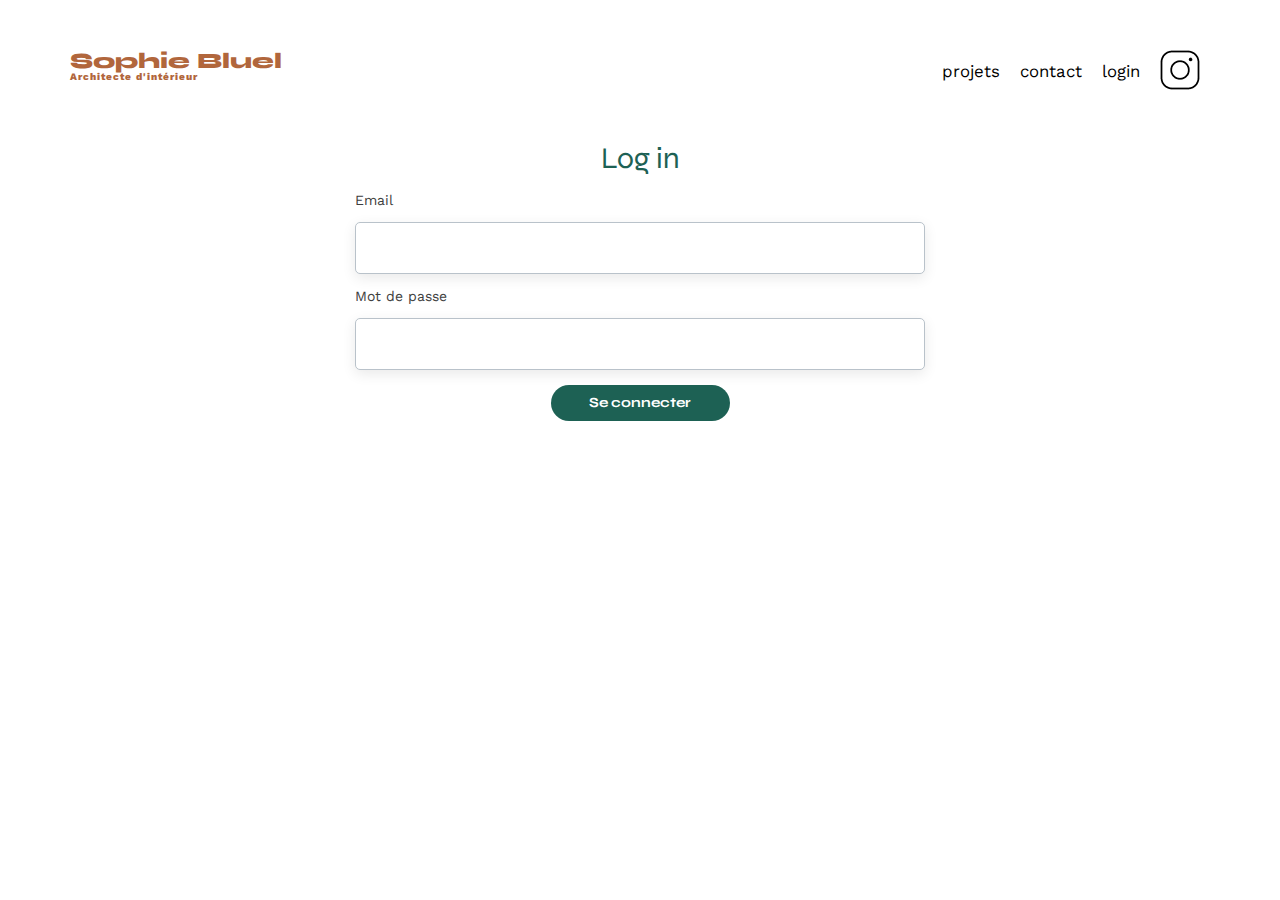
==== FrontEnd/login.html @ 9274e708 "initial commit" ====
<!DOCTYPE html>
<html lang="fr">
<head>
    <meta charset="UTF-8">
    <title>Connexion - Sophie Bluel</title>
    <meta name="viewport" content="width=device-width, initial-scale=1.0">
    <link rel="preconnect" href="https://fonts.googleapis.com">
    <link rel="preconnect" href="https://fonts.gstatic.com" crossorigin>
    <link href="https://fonts.googleapis.com/css2?family=Syne:wght@700;800&family=Work+Sans&display=swap" rel="stylesheet">
    <link rel="stylesheet" href="./assets/main.css">
    
</head>
<body>
    <header>
        <h1>Sophie Bluel <span>Architecte d'intérieur</span></h1>
        <nav>
            <ul>
                <li>projets</li>
                <li>contact</li>
                <li>login</li>
                <li><img src="./assets/icons/instagram.png" alt="Instagram"></li>
            </ul>
        </nav>
    </header>
    <main>
        <section id="login">
            <h2>Log in</h2>
            <form id="login-form">
                <label for="email">Email</label>
                <input type="email" id="email" name="email" required>
                <label for="password">Mot de passe</label>
                <input type="password" id="password" name="password" required>
                <button type="submit">Se connecter</button>
            </form>
            <p id="error-message" style="color: red; display: none; margin-top: 20px ;">Email ou mot de passe incorrect</p>
        </section>
    </main>
    <footer>
        <nav>
            <ul>
                <!--<li>Mentions Légales</li>-->
            </ul>
        </nav>
    </footer>
    <script src="./assets/auth.js"></script>
</body>
</html>
---- FrontEnd/assets/main.css ----
@import url('banner.css');
@import url('edditmodal.css');
@import url('filters.css');
@import url('login.css');
@import url('modal.css');
@import url('style.css');
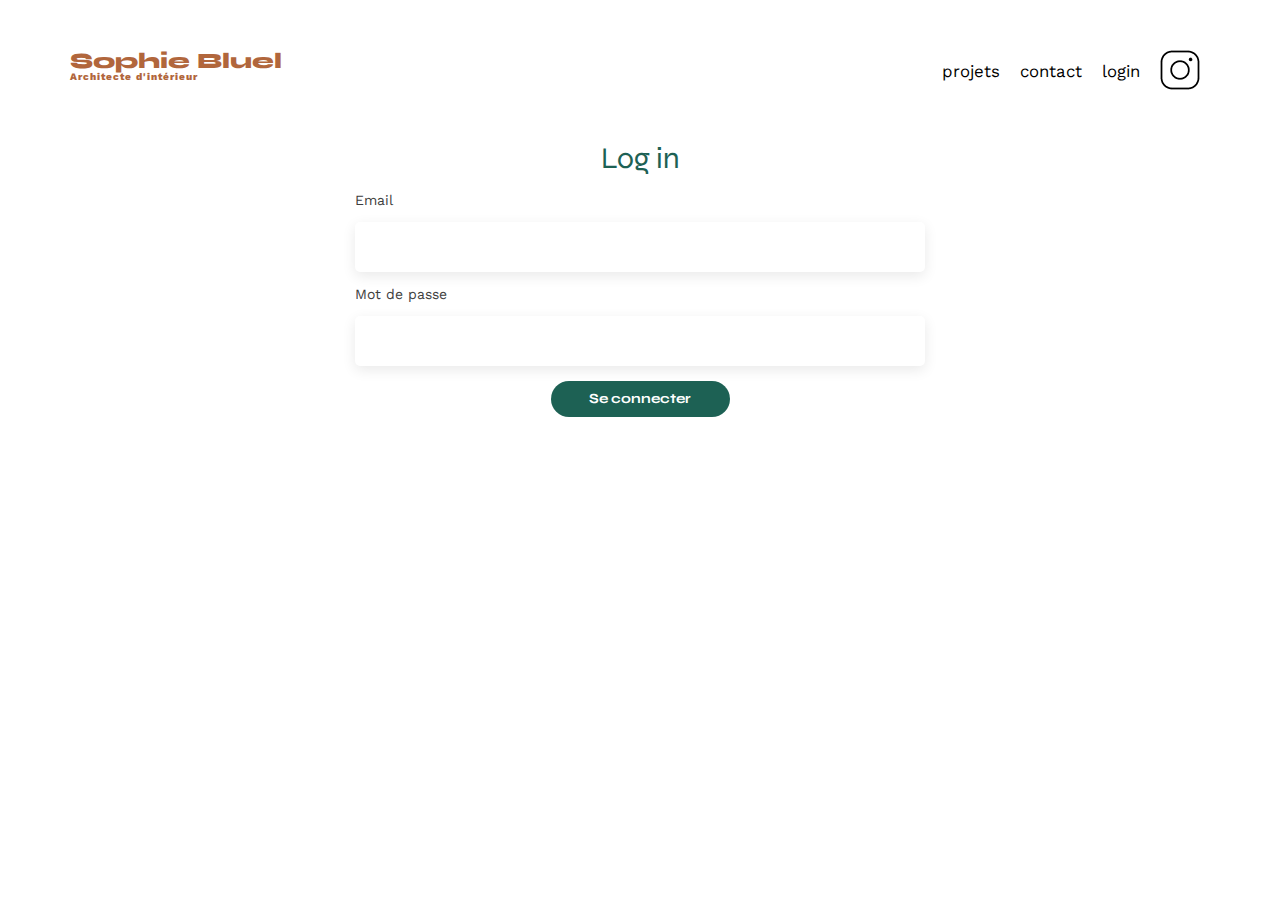
==== commit 9dacd9e9: "ajout de nouveau projec" ====
--- a/FrontEnd/login.html
+++ b/FrontEnd/login.html
@@ -20,6 +20,7 @@
                 <li>login</li>
                 <li><img src="./assets/icons/instagram.png" alt="Instagram"></li>
             </ul>
+        
         </nav>
     </header>
     <main>
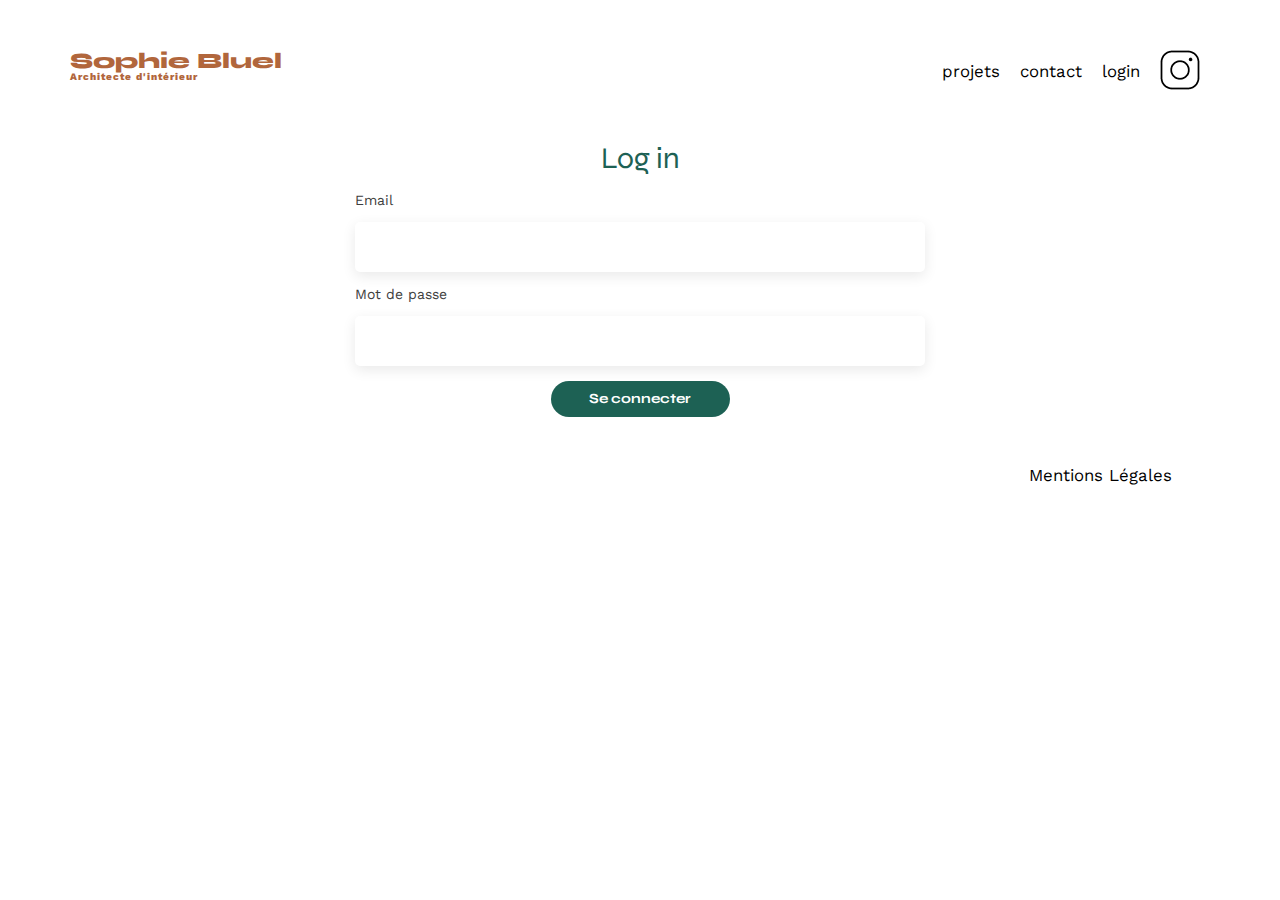
==== commit c6ca4643: "livrable final" ====
--- a/FrontEnd/login.html
+++ b/FrontEnd/login.html
@@ -39,7 +39,7 @@
     <footer>
         <nav>
             <ul>
-                <!--<li>Mentions Légales</li>-->
+                <li>Mentions Légales</li>
             </ul>
         </nav>
     </footer>
